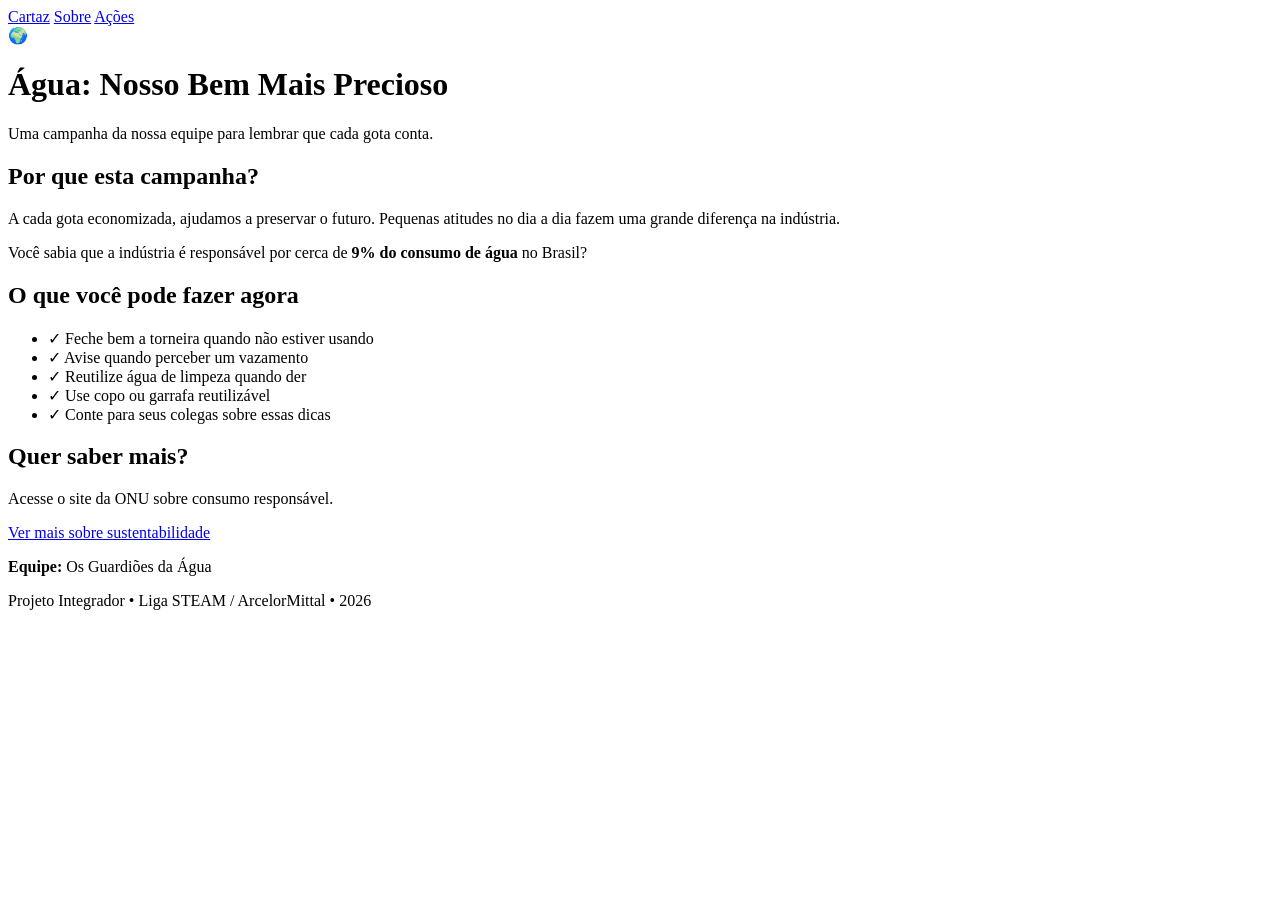
==== index.html @ 3d99c238 "modificado" ====
<!DOCTYPE html>
<html lang="pt-br">
<head>
    <meta charset="UTF-8">
    <meta name="viewport" content="width=device-width, initial-scale=1.0">
    <title>Água: Nosso Bem Mais Precioso | Campanha de Sustentabilidade</title>
    <link rel="stylesheet" href="assets/style.css">
</head>
<body>

    <nav class="menu-navegacao">
        <a href="index.html" class="ativo">Cartaz</a>
        <a href="sobre.html">Sobre</a>
        <a href="acoes.html">Ações</a>
    </nav>

    <header>
        <div class="emoji-grande" role="img" aria-label="Globo Terrestre">🌍</div>
        <h1>Água: Nosso Bem Mais Precioso</h1>
        <p class="subtitulo">Uma campanha da nossa equipe para lembrar que cada gota conta.</p>
    </header>

    <main>
        <section>
            <h2>Por que esta campanha?</h2>
            <p>A cada gota economizada, ajudamos a preservar o futuro. Pequenas atitudes no dia a dia fazem uma grande diferença na indústria.</p>
            <p>Você sabia que a indústria é responsável por cerca de <strong>9% do consumo de água</strong> no Brasil?</p>
        </section>

        <section class="secao-cinza">
            <div class="container-central">
                <h2>O que você pode fazer agora</h2>
                <ul>
                    <li>✓ Feche bem a torneira quando não estiver usando</li>
                    <li>✓ Avise quando perceber um vazamento</li>
                    <li>✓ Reutilize água de limpeza quando der</li>
                    <li>✓ Use copo ou garrafa reutilizável</li>
                    <li>✓ Conte para seus colegas sobre essas dicas</li>
                </ul>
            </div>
        </section>

        <section class="destaque">
            <h2>Quer saber mais?</h2>
            <p>Acesse o site da ONU sobre consumo responsável.</p>
            <a href="https://brasil.un.org/pt-br/sdgs/12" class="botao" target="_blank" rel="noopener">Ver mais sobre sustentabilidade</a>
        </section>
    </main>
    </main>

    <footer>
        <p><strong>Equipe:</strong> Os Guardiões da Água</p>
        <p>Projeto Integrador • Liga STEAM / ArcelorMittal • 2026</p>
    </footer>
</body>
</html>
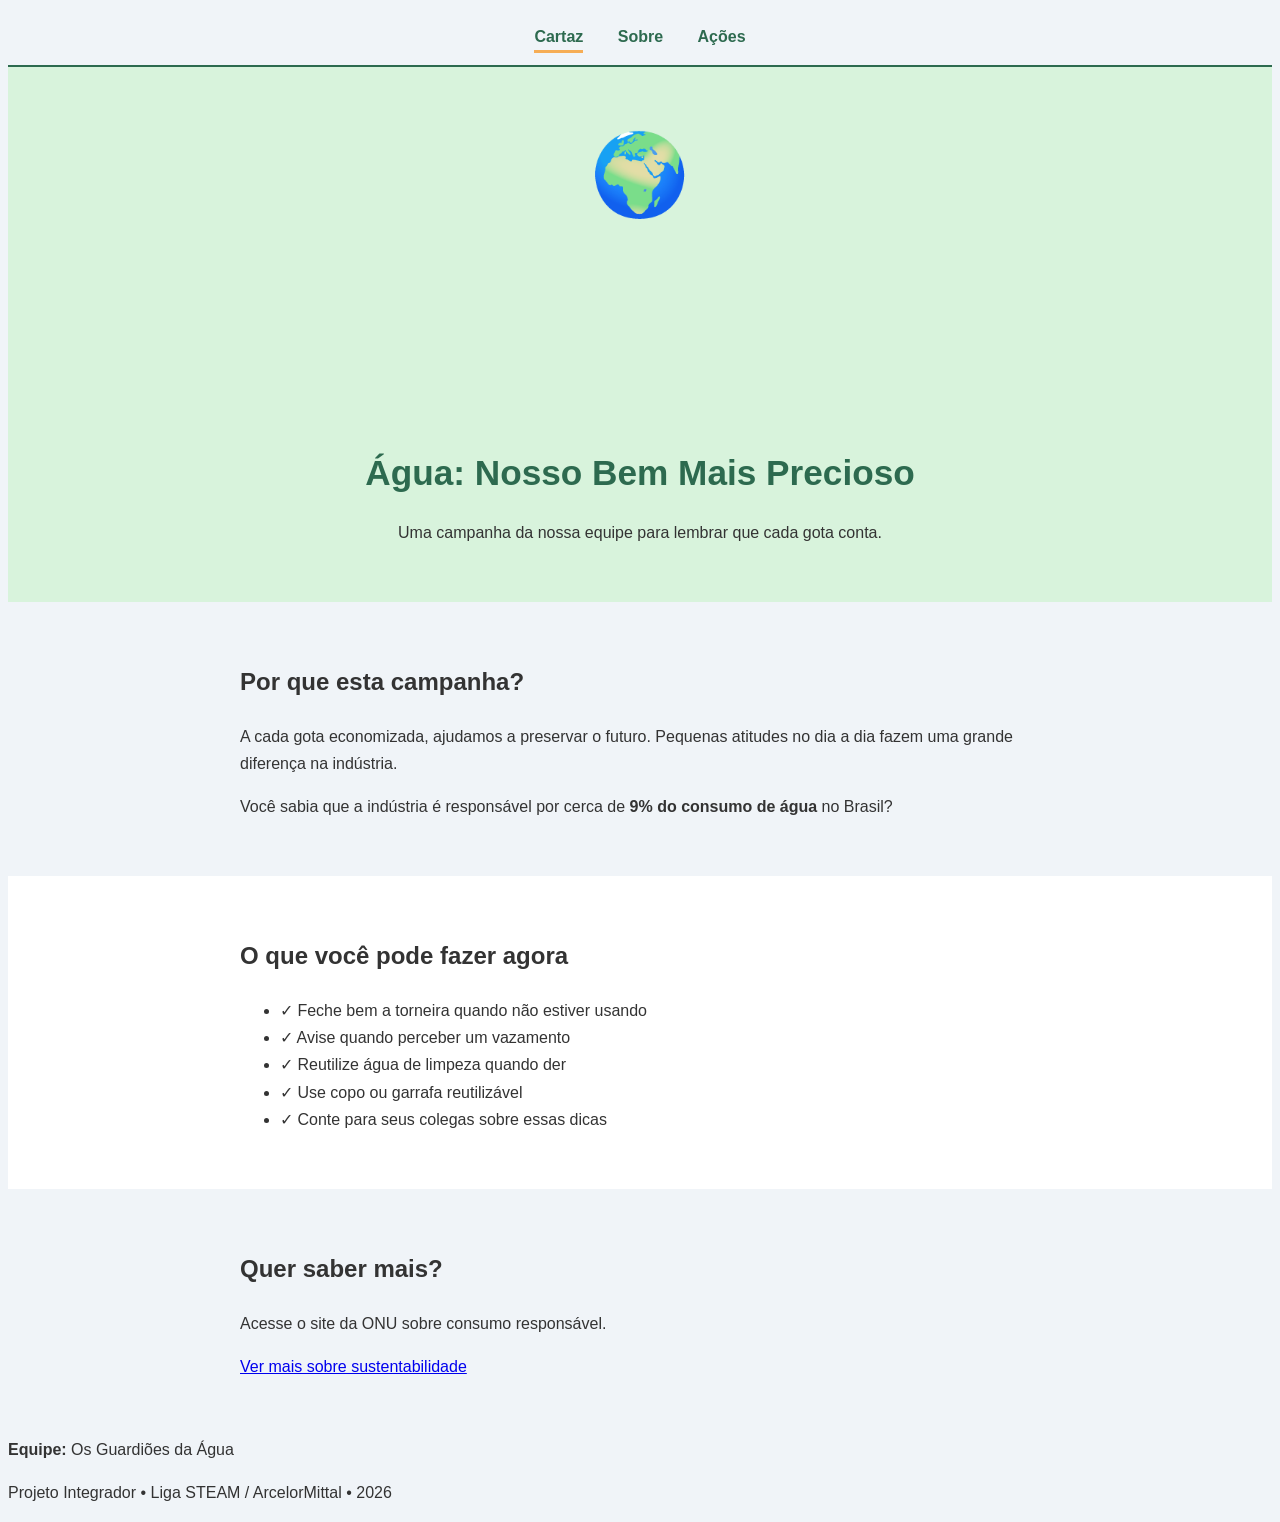
==== commit 5aa2cc50: "css atualizado" ====
--- a/index.html
+++ b/index.html
@@ -4,7 +4,7 @@
     <meta charset="UTF-8">
     <meta name="viewport" content="width=device-width, initial-scale=1.0">
     <title>Água: Nosso Bem Mais Precioso | Campanha de Sustentabilidade</title>
-    <link rel="stylesheet" href="assets/style.css">
+    <link rel="stylesheet" href="style.css">
 </head>
 <body>
 
--- a/style.css
+++ b/style.css
@@ -0,0 +1,60 @@
+body{
+    font-family: 'Segoe UI', Arial, sans-serif;
+    color: #333333;
+    background-color: #f0f4f8;
+    line-height: 1.7;
+}
+
+.menu-navegacao{
+    background: #f0f4f8;
+    padding: 15px;
+    text-align: center;
+    border-bottom: 2px solid #2d6a4f;
+    position: sticky;
+    top: 0;
+    z-index: 1000;
+}
+
+.menu-navegacao a {
+    margin: 0 15px;
+    color: #2d6a4f;
+    text-decoration: none;
+    font-weight: bold;
+    padding-bottom: 5px;
+    transition: 0.3s;
+}
+
+.menu-navegacao a:hover, .menu-navegacao a.ativo{
+    border-bottom: 3px solid #f6ad55;
+}
+
+header{
+    background-color: #d8f3dc;
+    text-align: center;
+    padding: 40px 20px;
+}
+.emoji-grande{
+    font-size: 80px;
+    margin-bottom: 200px;
+}
+h1{
+    color: #2d6a4f;
+     font-size: 2.2rem;
+     margin: 0 0 10px;
+}
+section{
+    padding: 40px 20px;
+    max-width: 800px;
+    margin: 0 auto;
+}
+
+ 
+.secao-cinza{
+    background-color: #ffffff;
+     max-width: 100%;
+}
+ 
+.container-central{
+   max-width: 800px;
+   margin: 0 auto;
+}
